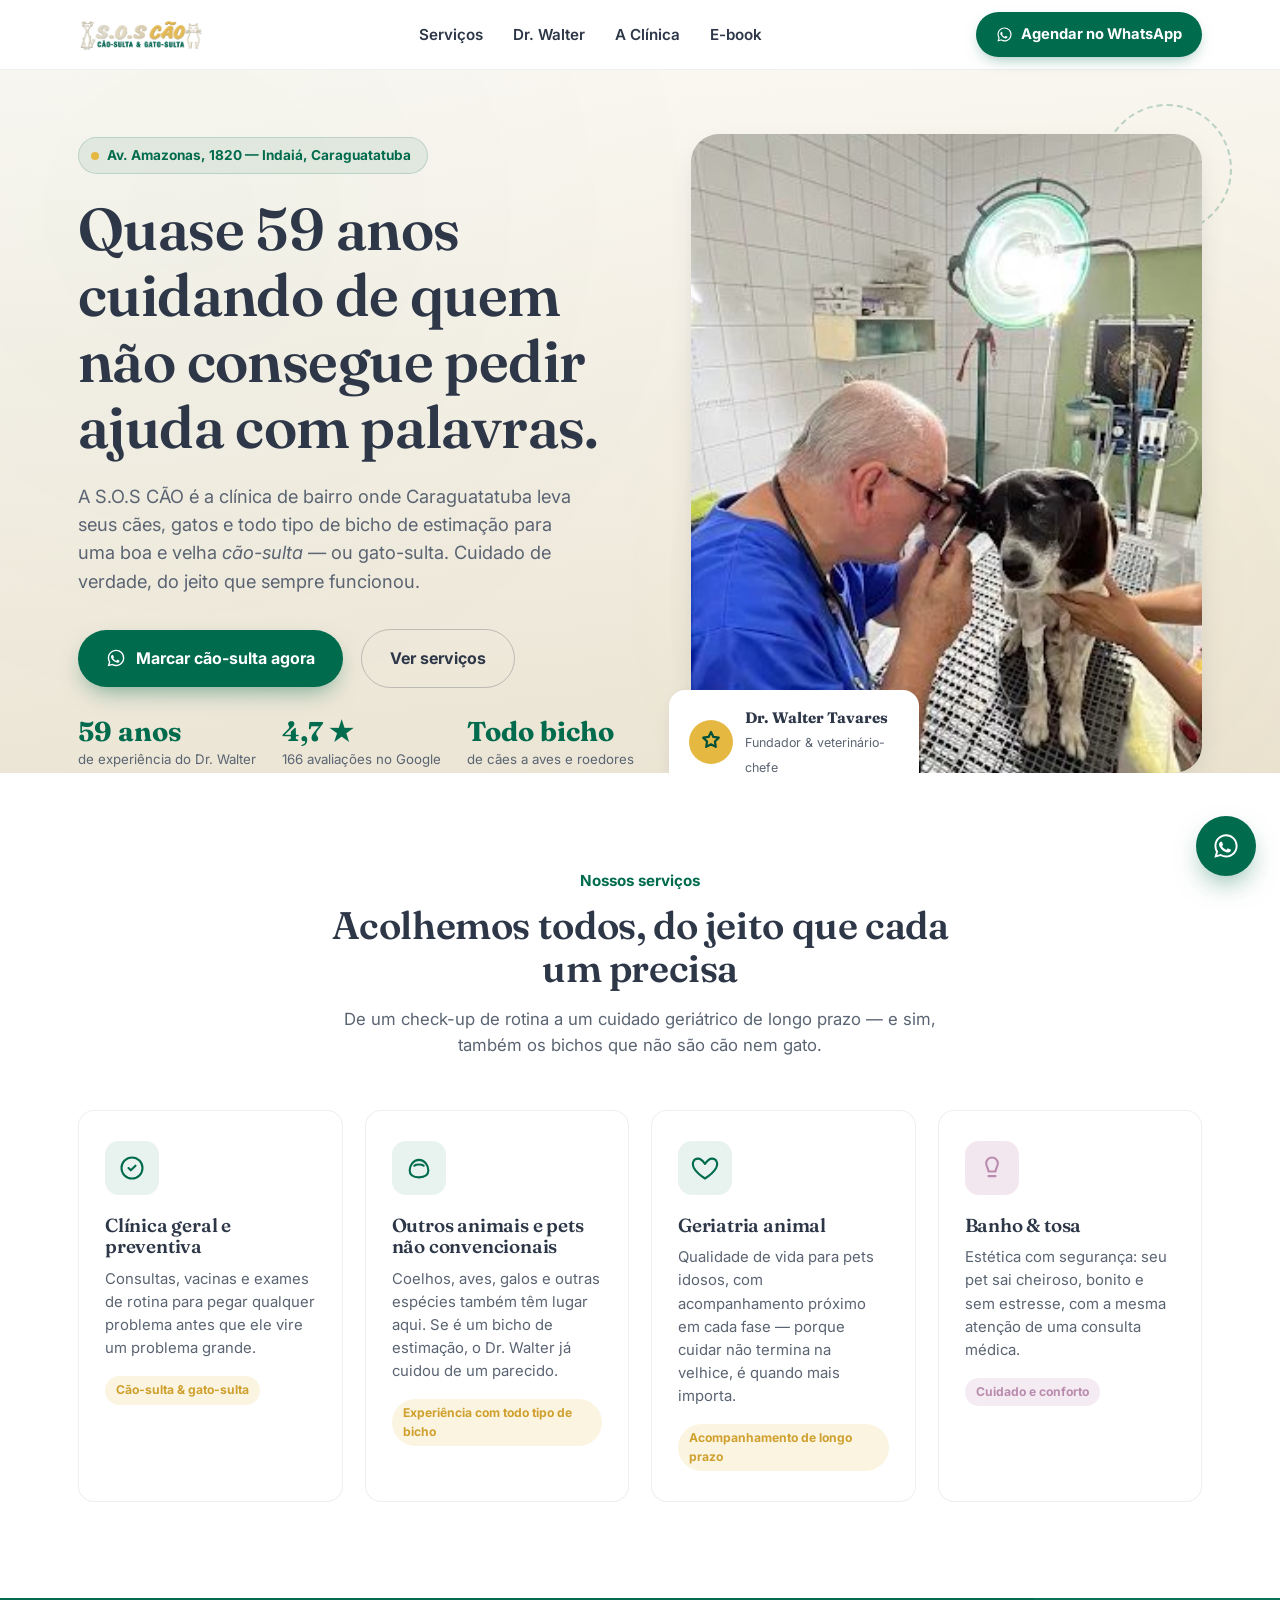
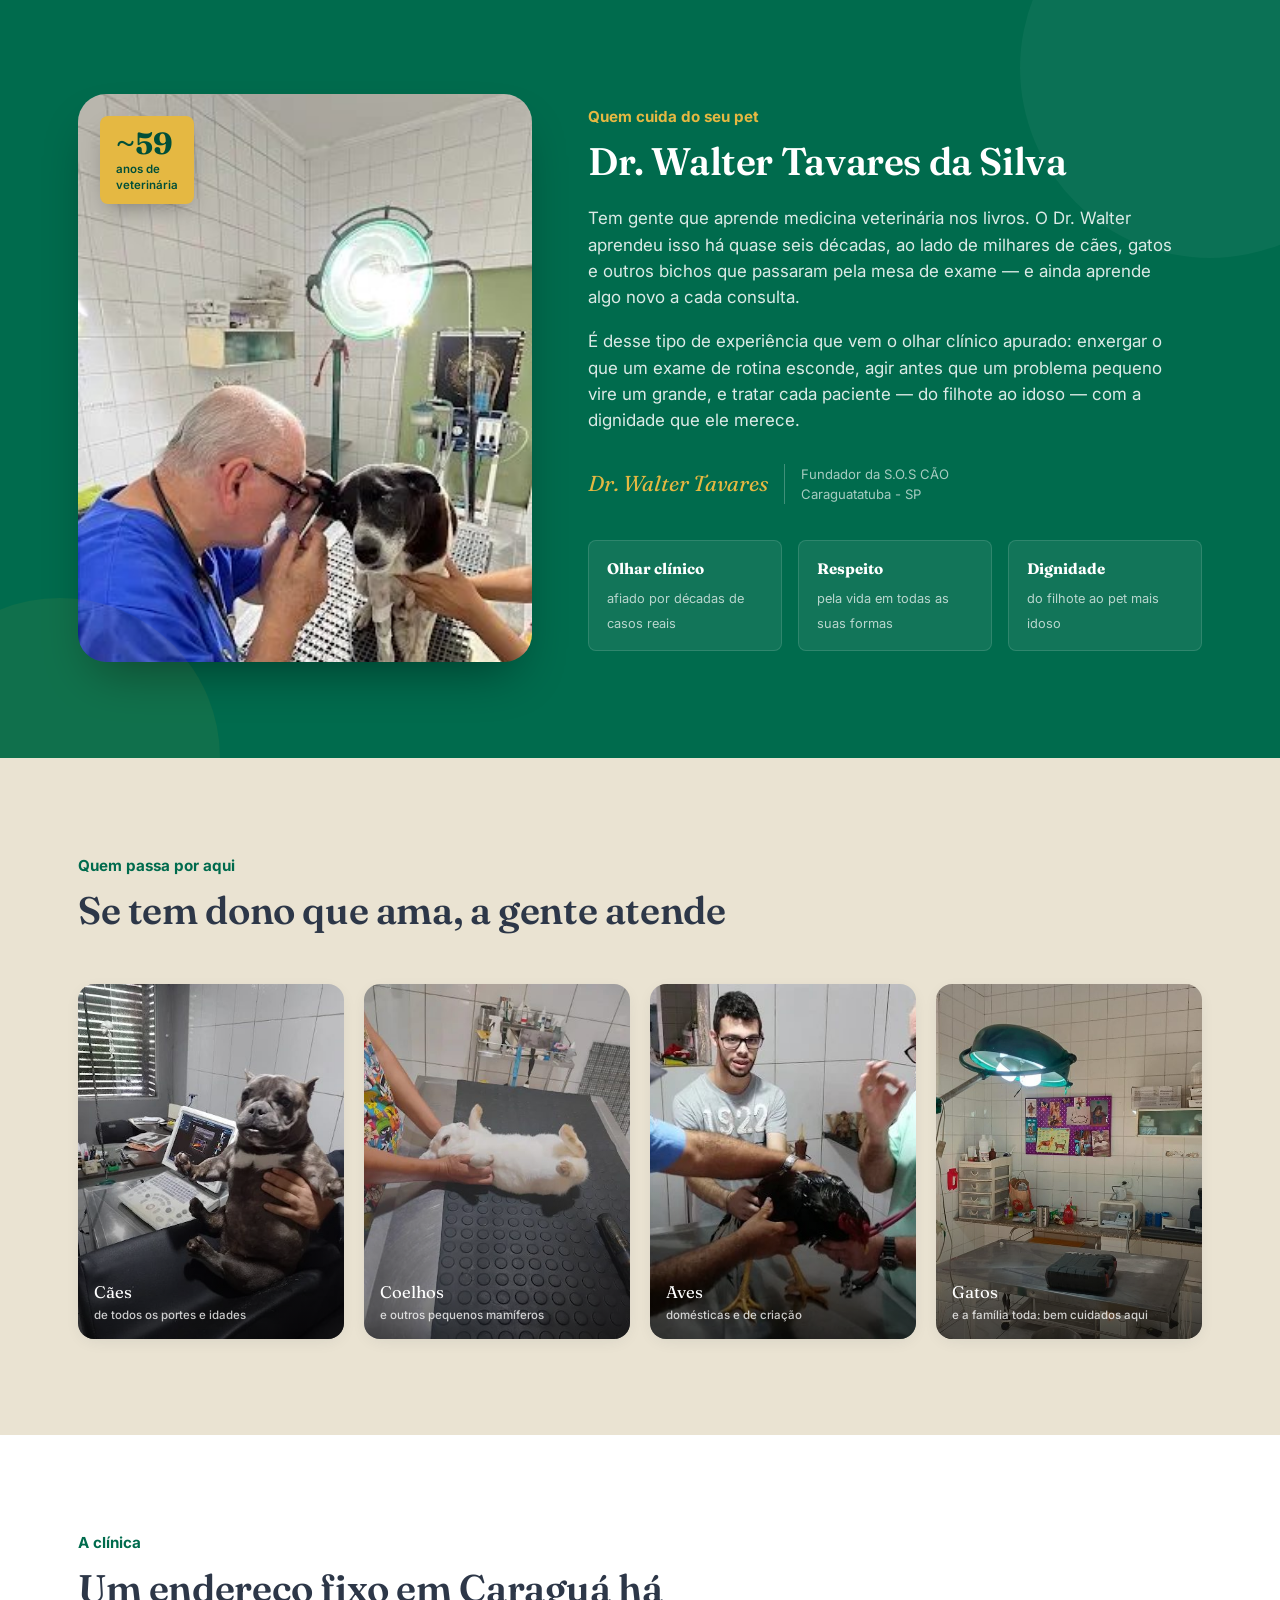
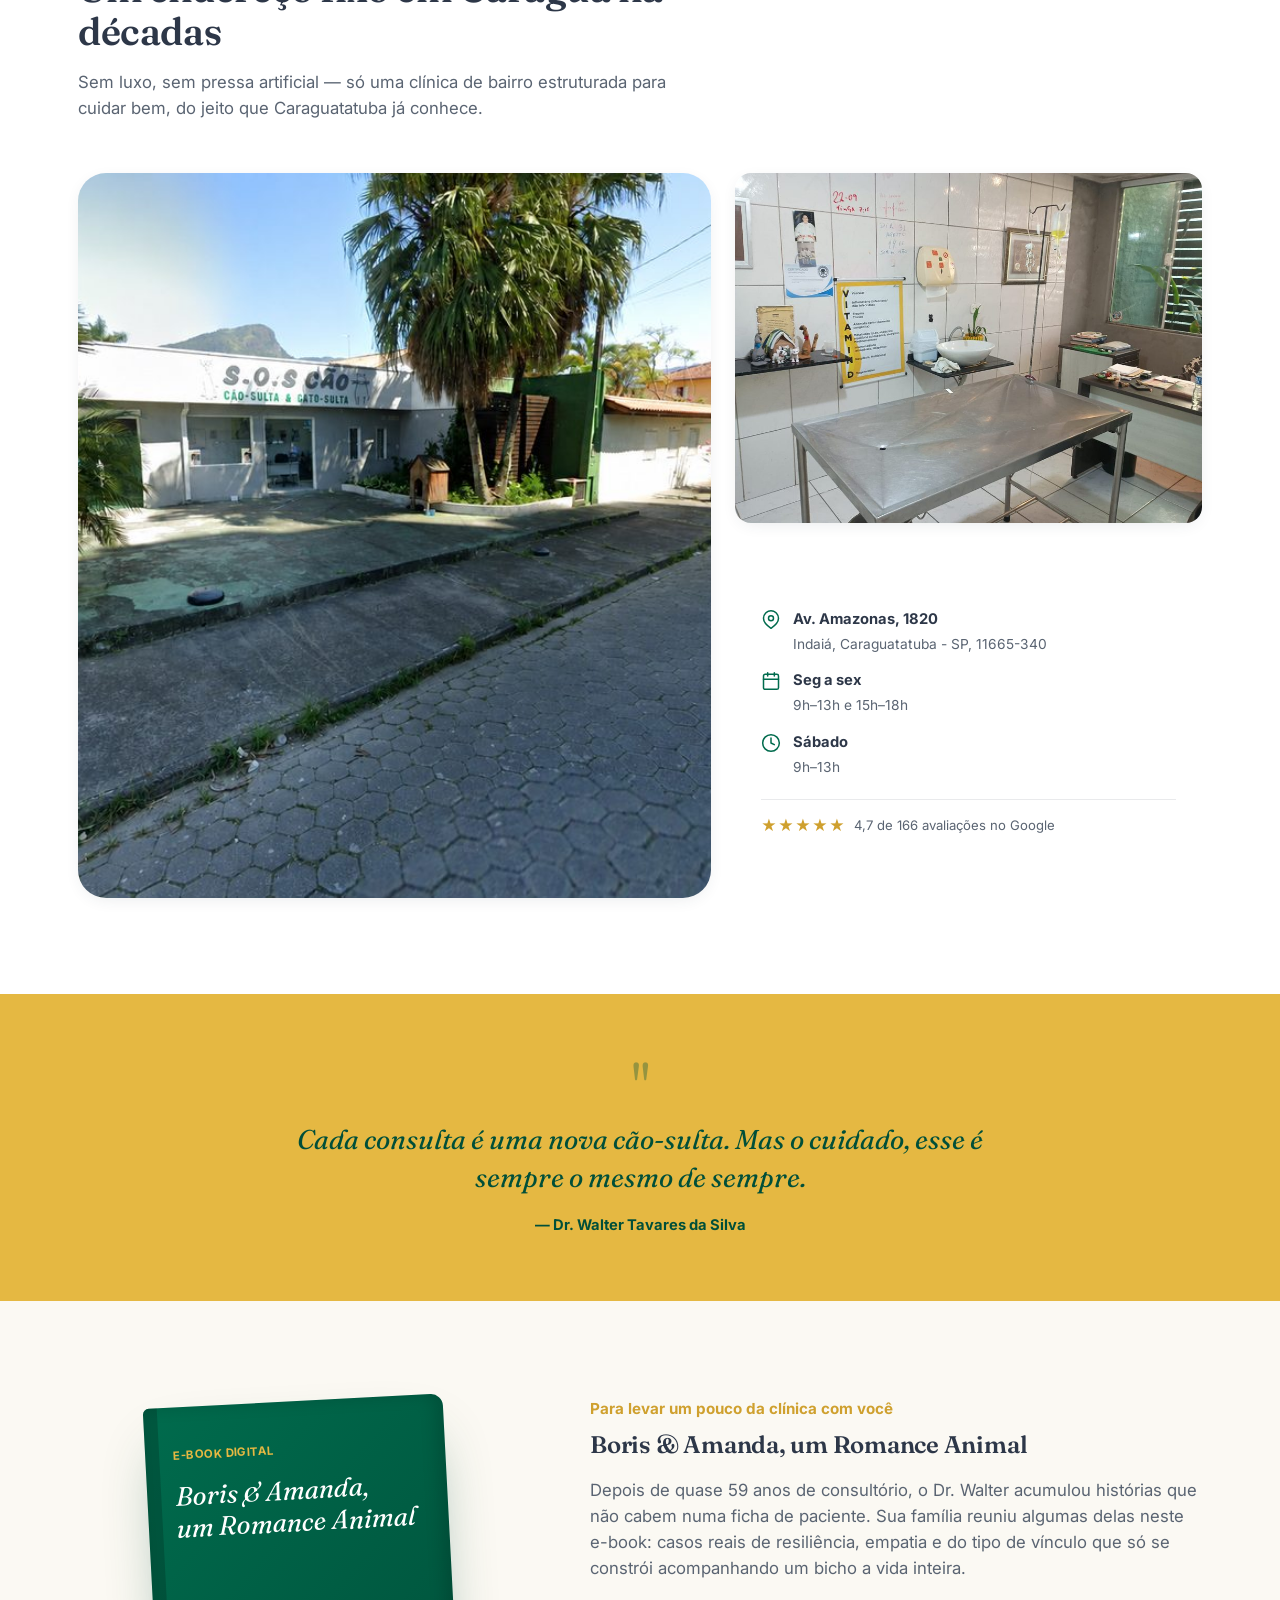
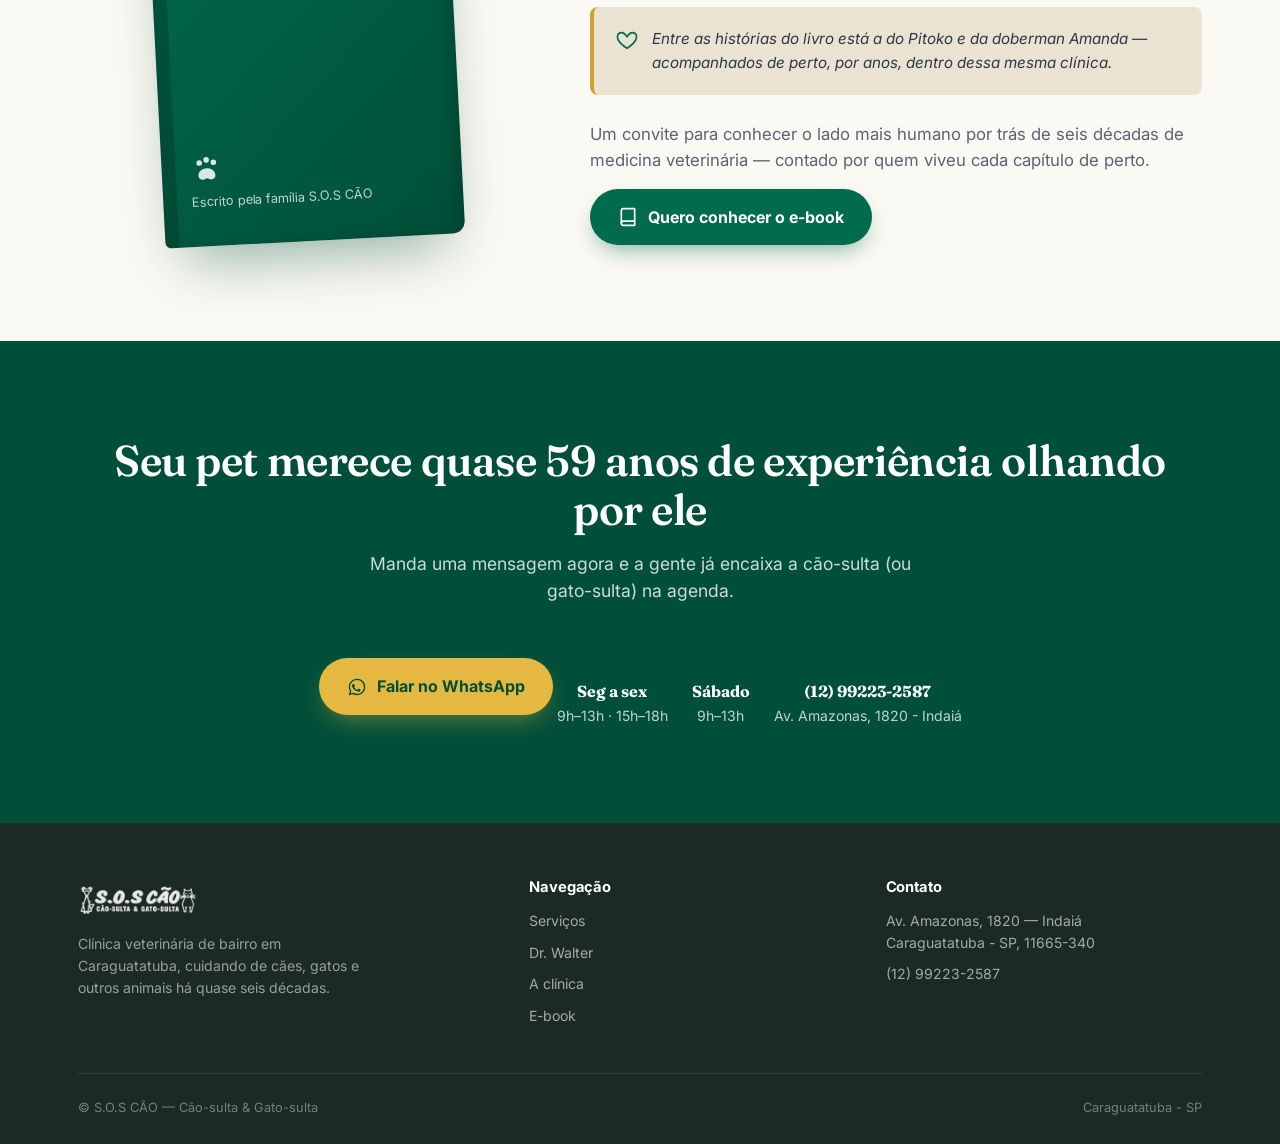
==== S.O.S CÃO - Site.html @ f7322afd "feat: site SOS Cão Caraguá completo com depoimentos do Google, informações reais, fotos HD e transiç" ====
<!DOCTYPE html>
<html lang="pt-BR">
<head>
<meta charset="UTF-8">
<meta name="viewport" content="width=device-width, initial-scale=1.0">
<title>S.O.S CÃO — Cão-sulta &amp; Gato-sulta | Caraguatatuba</title>
<meta name="description" content="Clínica veterinária em Caraguatatuba com quase 59 anos de experiência do Dr. Walter Tavares da Silva. Cães, gatos e outros animais. Agende pelo WhatsApp.">
<link rel="preconnect" href="https://fonts.googleapis.com">
<link rel="preconnect" href="https://fonts.gstatic.com" crossorigin>
<link href="https://fonts.googleapis.com/css2?family=Fraunces:ital,opsz,wght@0,9..144,400;0,9..144,500;0,9..144,600;0,9..144,700;0,9..144,900;1,9..144,500;1,9..144,600&family=Inter:wght@400;500;600;700;800&display=swap" rel="stylesheet">
<style>
/* ============ TOKENS ============ */
:root {
  --color-primary: #006B4D;
  --color-primary-dark: #004F39;
  --color-primary-light: #0C7F5C;
  --color-secondary: #E5B842;
  --color-secondary-dark: #CFA02E;
  --color-text-main: #2D3748;
  --color-text-soft: #5A6472;
  --color-bg-white: #FFFFFF;
  --color-bg-beige: #EAE3D2;
  --color-bg-beige-dim: #E1D8C2;
  --color-accent-pink: #D9B8D1;
  --color-accent-pink-dark: #B98CAE;
  --border-radius-sm: 4px;
  --border-radius-md: 8px;
  --border-radius-lg: 16px;
  --border-radius-xl: 28px;
  --font-display: "Fraunces", Georgia, serif;
  --font-body: "Inter", -apple-system, sans-serif;
  --shadow-soft: 0 12px 32px -12px rgba(45, 55, 72, 0.22);
  --shadow-card: 0 4px 18px -6px rgba(45, 55, 72, 0.14);
}

* { margin: 0; padding: 0; box-sizing: border-box; }

html { scroll-behavior: smooth; }

body {
  font-family: var(--font-body);
  color: var(--color-text-main);
  background: var(--color-bg-white);
  line-height: 1.55;
  -webkit-font-smoothing: antialiased;
  overflow-x: hidden;
}

img { max-width: 100%; display: block; }

a { color: inherit; text-decoration: none; }

.container {
  max-width: 1180px;
  margin: 0 auto;
  padding: 0 28px;
}

h1, h2, h3, h4 {
  font-family: var(--font-display);
  color: var(--color-text-main);
  font-weight: 600;
  letter-spacing: -0.01em;
  line-height: 1.12;
}

p { max-width: 62ch; }

::selection { background: var(--color-secondary); color: var(--color-primary-dark); }

:focus-visible {
  outline: 3px solid var(--color-secondary-dark);
  outline-offset: 3px;
  border-radius: 4px;
}

@media (prefers-reduced-motion: reduce) {
  * { animation: none !important; transition: none !important; scroll-behavior: auto !important; }
}

/* ============ PAW DIVIDER (textura orgânica reutilizável) ============ */
.paw-rule {
  display: flex;
  align-items: center;
  gap: 14px;
}
.paw-rule::before, .paw-rule::after {
  content: "";
  flex: 1;
  height: 1px;
  background: currentColor;
  opacity: 0.28;
}

/* ============ HEADER ============ */
.site-header {
  position: sticky;
  top: 0;
  z-index: 100;
  background: rgba(255, 255, 255, 0.92);
  backdrop-filter: blur(10px);
  border-bottom: 1px solid rgba(45, 55, 72, 0.08);
  transition: box-shadow 0.3s ease;
}
.site-header.scrolled { box-shadow: 0 4px 20px -8px rgba(45,55,72,0.15); }

.header-inner {
  display: flex;
  align-items: center;
  justify-content: space-between;
  padding: 12px 28px;
  max-width: 1180px;
  margin: 0 auto;
  gap: 20px;
}

.header-logo {
  display: flex;
  align-items: center;
  gap: 10px;
  flex-shrink: 0;
}
.header-logo img { height: 42px; width: auto; }

.header-nav {
  display: flex;
  gap: 30px;
  align-items: center;
}
.header-nav a {
  font-size: 0.95rem;
  font-weight: 600;
  color: var(--color-text-main);
  position: relative;
  padding: 4px 0;
}
.header-nav a::after {
  content: "";
  position: absolute;
  left: 0; right: 0; bottom: -2px;
  height: 2px;
  background: var(--color-secondary);
  transform: scaleX(0);
  transform-origin: left;
  transition: transform 0.25s ease;
}
.header-nav a:hover::after { transform: scaleX(1); }

.header-cta {
  display: inline-flex;
  align-items: center;
  gap: 8px;
  background: var(--color-primary);
  color: #fff;
  font-weight: 700;
  font-size: 0.92rem;
  padding: 11px 20px;
  border-radius: 999px;
  white-space: nowrap;
  transition: background 0.2s ease, transform 0.2s ease;
  box-shadow: 0 6px 16px -6px rgba(0, 107, 77, 0.5);
}
.header-cta:hover { background: var(--color-primary-dark); transform: translateY(-1px); }
.header-cta svg { width: 17px; height: 17px; flex-shrink: 0; }

.nav-toggle {
  display: none;
  background: none;
  border: none;
  cursor: pointer;
  padding: 8px;
}
.nav-toggle svg { width: 26px; height: 26px; }

.header-cta-mobile {
  display: none;
  align-items: center;
  justify-content: center;
  background: var(--color-primary);
  color: #fff;
  width: 44px;
  height: 44px;
  border-radius: 50%;
  flex-shrink: 0;
  box-shadow: 0 6px 16px -6px rgba(0, 107, 77, 0.5);
}
.header-cta-mobile svg { width: 22px; height: 22px; }

/* ============ HERO ============ */
.hero {
  position: relative;
  background: linear-gradient(175deg, #FBF9F3 0%, var(--color-bg-beige) 100%);
  overflow: hidden;
  padding: 64px 0 0;
}

.hero-texture {
  position: absolute;
  inset: 0;
  opacity: 0.5;
  pointer-events: none;
  background-image: radial-gradient(circle at 15% 20%, rgba(0,107,77,0.05) 0, transparent 45%),
                     radial-gradient(circle at 85% 75%, rgba(229,184,66,0.10) 0, transparent 40%);
}

.hero-inner {
  position: relative;
  max-width: 1180px;
  margin: 0 auto;
  padding: 0 28px;
  display: grid;
  grid-template-columns: 1.05fr 0.95fr;
  gap: 48px;
  align-items: center;
}

.hero-eyebrow {
  display: inline-flex;
  align-items: center;
  gap: 8px;
  background: rgba(0, 107, 77, 0.08);
  color: var(--color-primary);
  border: 1px solid rgba(0, 107, 77, 0.18);
  padding: 7px 16px 7px 12px;
  border-radius: 999px;
  font-size: 0.85rem;
  font-weight: 700;
  margin-bottom: 22px;
  opacity: 0;
  animation: riseIn 0.7s 0.1s ease-out forwards;
}
.hero-eyebrow .dot { width: 8px; height: 8px; border-radius: 50%; background: var(--color-secondary); flex-shrink: 0; }

.hero h1 {
  font-size: clamp(2.5rem, 4.6vw, 3.7rem);
  margin-bottom: 22px;
  opacity: 0;
  animation: riseIn 0.75s 0.22s ease-out forwards;
}
.hero h1 em {
  font-style: italic;
  color: var(--color-primary);
}
.hero h1 .amarelo { color: var(--color-secondary-dark); font-style: italic; }

.hero-lede {
  font-size: 1.14rem;
  color: var(--color-text-soft);
  margin-bottom: 34px;
  max-width: 46ch;
  opacity: 0;
  animation: riseIn 0.75s 0.34s ease-out forwards;
}

.hero-actions {
  display: flex;
  align-items: center;
  gap: 18px;
  flex-wrap: wrap;
  opacity: 0;
  animation: riseIn 0.75s 0.46s ease-out forwards;
}

.btn {
  display: inline-flex;
  align-items: center;
  gap: 10px;
  font-family: var(--font-body);
  font-weight: 700;
  font-size: 1rem;
  padding: 16px 28px;
  border-radius: 999px;
  cursor: pointer;
  border: none;
  transition: transform 0.2s ease, box-shadow 0.2s ease, background 0.2s ease;
}
.btn svg { width: 20px; height: 20px; flex-shrink: 0; }
.btn-primary {
  background: var(--color-primary);
  color: #fff;
  box-shadow: 0 10px 24px -8px rgba(0, 107, 77, 0.55);
}
.btn-primary:hover { background: var(--color-primary-dark); transform: translateY(-2px); box-shadow: 0 14px 28px -8px rgba(0, 107, 77, 0.6); }
.btn-ghost {
  background: transparent;
  color: var(--color-text-main);
  border: 1.5px solid rgba(45,55,72,0.25);
}
.btn-ghost:hover { border-color: var(--color-text-main); background: rgba(45,55,72,0.04); }

.hero-trust-line {
  margin-top: 30px;
  display: flex;
  gap: 26px;
  flex-wrap: wrap;
  opacity: 0;
  animation: riseIn 0.75s 0.58s ease-out forwards;
}
.trust-item { display: flex; flex-direction: column; }
.trust-item strong {
  font-family: var(--font-display);
  font-size: 1.7rem;
  color: var(--color-primary);
  line-height: 1;
}
.trust-item span { font-size: 0.83rem; color: var(--color-text-soft); margin-top: 4px; }

@keyframes riseIn {
  from { opacity: 0; transform: translateY(16px); }
  to { opacity: 1; transform: translateY(0); }
}

.hero-media {
  position: relative;
  opacity: 0;
  animation: riseIn 0.9s 0.3s ease-out forwards;
}
.hero-media-frame {
  position: relative;
  border-radius: var(--border-radius-xl);
  overflow: hidden;
  box-shadow: var(--shadow-soft);
  aspect-ratio: 4 / 5;
}
.hero-media-frame img {
  width: 100%;
  height: 100%;
  object-fit: cover;
}
.hero-badge {
  position: absolute;
  bottom: -22px;
  left: -22px;
  background: #fff;
  border-radius: var(--border-radius-lg);
  box-shadow: var(--shadow-card);
  padding: 16px 20px;
  display: flex;
  align-items: center;
  gap: 12px;
  max-width: 250px;
}
.hero-badge .icon {
  width: 44px; height: 44px;
  background: var(--color-secondary);
  border-radius: 50%;
  display: flex; align-items: center; justify-content: center;
  flex-shrink: 0;
}
.hero-badge .icon svg { width: 24px; height: 24px; color: var(--color-primary-dark); }
.hero-badge strong { display: block; font-size: 0.95rem; font-family: var(--font-display); }
.hero-badge span { font-size: 0.78rem; color: var(--color-text-soft); }

.hero-ring {
  position: absolute;
  top: -30px;
  right: -30px;
  width: 130px;
  height: 130px;
  border: 2px dashed rgba(0,107,77,0.25);
  border-radius: 50%;
  z-index: -1;
}

/* ============ SECTION SCAFFOLDING ============ */
section { padding: 96px 0; }
.section-beige { background: var(--color-bg-beige); }

.section-head {
  max-width: 640px;
  margin-bottom: 52px;
}
.section-head.center { margin-left: auto; margin-right: auto; text-align: center; }
.section-kicker {
  color: var(--color-primary);
  font-weight: 700;
  font-size: 0.95rem;
  margin-bottom: 12px;
  display: block;
}
.section-head h2 {
  font-size: clamp(1.9rem, 3vw, 2.5rem);
  margin-bottom: 16px;
}
.section-head p { color: var(--color-text-soft); font-size: 1.05rem; }
.section-head.center p { margin-left: auto; margin-right: auto; }

/* ============ SERVICES ============ */
.services-grid {
  display: grid;
  grid-template-columns: repeat(4, 1fr);
  gap: 22px;
}
.service-card {
  background: #fff;
  border: 1px solid rgba(45,55,72,0.08);
  border-radius: var(--border-radius-lg);
  padding: 30px 26px;
  transition: transform 0.25s ease, box-shadow 0.25s ease, border-color 0.25s ease;
  position: relative;
}
.service-card:hover {
  transform: translateY(-6px);
  box-shadow: var(--shadow-card);
  border-color: transparent;
}
.service-icon {
  width: 54px; height: 54px;
  border-radius: 14px;
  display: flex; align-items: center; justify-content: center;
  margin-bottom: 20px;
  background: rgba(0, 107, 77, 0.09);
}
.service-icon svg { width: 28px; height: 28px; color: var(--color-primary); }
.service-card.pink .service-icon { background: rgba(217, 184, 209, 0.35); }
.service-card.pink .service-icon svg { color: var(--color-accent-pink-dark); }
.service-card h3 {
  font-size: 1.18rem;
  margin-bottom: 10px;
}
.service-card p {
  font-size: 0.93rem;
  color: var(--color-text-soft);
}
.service-tag {
  display: inline-block;
  margin-top: 16px;
  font-size: 0.76rem;
  font-weight: 700;
  color: var(--color-secondary-dark);
  background: rgba(229, 184, 66, 0.16);
  padding: 5px 11px;
  border-radius: 999px;
}
.service-card.pink .service-tag {
  color: var(--color-accent-pink-dark);
  background: rgba(217, 184, 209, 0.28);
}

/* ============ ABOUT DR WALTER ============ */
.about-section {
  background: var(--color-primary);
  color: #fff;
  position: relative;
  overflow: hidden;
}
.about-section::before {
  content: "";
  position: absolute;
  top: -120px; right: -120px;
  width: 380px; height: 380px;
  border-radius: 50%;
  background: rgba(255,255,255,0.045);
}
.about-section::after {
  content: "";
  position: absolute;
  bottom: -160px; left: -100px;
  width: 320px; height: 320px;
  border-radius: 50%;
  background: rgba(229,184,66,0.07);
}
.about-inner {
  position: relative;
  display: grid;
  grid-template-columns: 0.85fr 1.15fr;
  gap: 56px;
  align-items: center;
}
.about-portrait {
  position: relative;
  border-radius: var(--border-radius-xl);
  overflow: hidden;
  aspect-ratio: 4/5;
  box-shadow: 0 24px 50px -18px rgba(0,0,0,0.45);
}
.about-portrait img { width: 100%; height: 100%; object-fit: cover; object-position: 50% 20%; }
.about-years {
  position: absolute;
  top: 22px; left: 22px;
  background: var(--color-secondary);
  color: var(--color-primary-dark);
  border-radius: var(--border-radius-md);
  padding: 12px 16px;
  font-family: var(--font-display);
  line-height: 1;
  box-shadow: 0 10px 22px -8px rgba(0,0,0,0.35);
}
.about-years strong { font-size: 1.9rem; display: block; }
.about-years span { font-size: 0.72rem; font-weight: 600; font-family: var(--font-body); text-transform: none; }

.about-text .section-kicker { color: var(--color-secondary); }
.about-text h2 {
  color: #fff;
  font-size: clamp(1.9rem, 3vw, 2.5rem);
  margin-bottom: 22px;
}
.about-text p {
  color: rgba(255,255,255,0.86);
  font-size: 1.06rem;
  margin-bottom: 18px;
  max-width: 54ch;
}
.about-signature {
  margin-top: 30px;
  display: flex;
  align-items: center;
  gap: 16px;
}
.about-signature .sig-name {
  font-family: var(--font-display);
  font-style: italic;
  font-size: 1.35rem;
  color: var(--color-secondary);
}
.about-signature .sig-role {
  font-size: 0.82rem;
  color: rgba(255,255,255,0.65);
  border-left: 1px solid rgba(255,255,255,0.25);
  padding-left: 16px;
}

.about-values {
  display: grid;
  grid-template-columns: repeat(3, 1fr);
  gap: 16px;
  margin-top: 36px;
}
.about-value {
  background: rgba(255,255,255,0.07);
  border: 1px solid rgba(255,255,255,0.12);
  border-radius: var(--border-radius-md);
  padding: 16px 18px;
}
.about-value strong { display: block; font-size: 0.95rem; margin-bottom: 4px; font-family: var(--font-display); }
.about-value span { font-size: 0.8rem; color: rgba(255,255,255,0.7); }

/* ============ GALLERY / SPECIES STRIP ============ */
.species-section .section-head { max-width: 700px; }
.species-strip {
  display: grid;
  grid-template-columns: repeat(4, 1fr);
  gap: 20px;
}
.species-card {
  border-radius: var(--border-radius-lg);
  overflow: hidden;
  position: relative;
  aspect-ratio: 3/4;
  box-shadow: var(--shadow-card);
}
.species-card img {
  width: 100%; height: 100%; object-fit: cover;
  transition: transform 0.5s ease;
}
.species-card:hover img { transform: scale(1.06); }
.species-card::after {
  content: "";
  position: absolute; inset: 0;
  background: linear-gradient(0deg, rgba(0,0,0,0.62) 0%, rgba(0,0,0,0) 55%);
}
.species-label {
  position: absolute;
  bottom: 14px; left: 16px; right: 16px;
  color: #fff;
  font-family: var(--font-display);
  font-size: 1.05rem;
  z-index: 1;
}
.species-label span {
  display: block;
  font-family: var(--font-body);
  font-size: 0.72rem;
  color: rgba(255,255,255,0.78);
  font-weight: 500;
  margin-top: 2px;
}

/* ============ CLINIC / FACILITIES ============ */
.facility-section {
  background: var(--color-bg-beige);
}
.facility-grid {
  display: grid;
  grid-template-columns: 1.15fr 0.85fr;
  gap: 24px;
}
.facility-main {
  border-radius: var(--border-radius-xl);
  overflow: hidden;
  box-shadow: var(--shadow-card);
}
.facility-main img { width: 100%; height: 100%; object-fit: cover; display: block; min-height: 320px; }
.facility-side {
  display: grid;
  grid-template-rows: 1fr 1fr;
  gap: 24px;
}
.facility-side-item {
  border-radius: var(--border-radius-lg);
  overflow: hidden;
  box-shadow: var(--shadow-card);
  position: relative;
}
.facility-side-item img { width: 100%; height: 100%; object-fit: cover; min-height: 150px; }
.facility-address {
  background: #fff;
  border-radius: var(--border-radius-lg);
  padding: 26px;
  display: flex;
  flex-direction: column;
  justify-content: center;
  gap: 14px;
}
.facility-address .addr-row { display: flex; gap: 12px; align-items: flex-start; }
.facility-address svg { width: 20px; height: 20px; color: var(--color-primary); flex-shrink: 0; margin-top: 2px; }
.facility-address strong { display: block; font-size: 0.92rem; }
.facility-address span { font-size: 0.86rem; color: var(--color-text-soft); }
.facility-rating {
  display: flex;
  align-items: center;
  gap: 8px;
  margin-top: 6px;
  padding-top: 14px;
  border-top: 1px solid rgba(45,55,72,0.1);
}
.facility-rating .stars { color: var(--color-secondary-dark); font-size: 0.95rem; letter-spacing: 1px; }
.facility-rating span { font-size: 0.82rem; color: var(--color-text-soft); }

/* ============ TESTIMONIAL / QUOTE STRIP ============ */
.quote-strip {
  background: var(--color-secondary);
  padding: 64px 0;
}
.quote-inner {
  max-width: 780px;
  margin: 0 auto;
  padding: 0 28px;
  text-align: center;
}
.quote-inner .quote-mark {
  font-family: var(--font-display);
  font-size: 3.5rem;
  color: rgba(0,79,57,0.35);
  line-height: 1;
  margin-bottom: 6px;
}
.quote-inner p {
  font-family: var(--font-display);
  font-size: clamp(1.3rem, 2.2vw, 1.7rem);
  color: var(--color-primary-dark);
  font-style: italic;
  line-height: 1.4;
  max-width: none;
  margin: 0 auto 18px;
}
.quote-inner .quote-author {
  font-family: var(--font-body);
  font-weight: 700;
  font-size: 0.92rem;
  color: var(--color-primary-dark);
}

/* ============ EBOOK SECTION ============ */
.ebook-section {
  background: #FBF9F3;
  position: relative;
  overflow: hidden;
}
.ebook-inner {
  display: grid;
  grid-template-columns: 0.85fr 1.15fr;
  gap: 60px;
  align-items: center;
}
.ebook-cover {
  position: relative;
  display: flex;
  justify-content: center;
}
.book-mockup {
  width: 100%;
  max-width: 300px;
  aspect-ratio: 3/4.4;
  border-radius: 6px 12px 12px 6px;
  background: linear-gradient(135deg, var(--color-primary) 0%, var(--color-primary-dark) 100%);
  box-shadow: 0 30px 60px -20px rgba(0,79,57,0.45), inset -8px 0 16px rgba(0,0,0,0.15);
  position: relative;
  display: flex;
  flex-direction: column;
  justify-content: space-between;
  padding: 34px 28px;
  color: #fff;
  transform: rotate(-3deg);
  transition: transform 0.4s ease;
}
.book-mockup:hover { transform: rotate(0deg); }
.book-mockup::before {
  content: "";
  position: absolute;
  left: 0; top: 0; bottom: 0;
  width: 14px;
  background: rgba(0,0,0,0.18);
  border-radius: 6px 0 0 6px;
}
.book-mockup .book-eyebrow {
  font-size: 0.72rem;
  letter-spacing: 0.04em;
  color: var(--color-secondary);
  font-weight: 700;
}
.book-mockup .book-title {
  font-family: var(--font-display);
  font-style: italic;
  font-size: 1.65rem;
  line-height: 1.22;
  margin: 14px 0;
}
.book-mockup .book-sub {
  font-size: 0.8rem;
  color: rgba(255,255,255,0.75);
}
.book-mockup .paw-icon { width: 34px; height: 34px; opacity: 0.85; }

.ebook-text .section-kicker { color: var(--color-secondary-dark); }
.ebook-text h2 { margin-bottom: 18px; }
.ebook-text p { color: var(--color-text-soft); font-size: 1.05rem; margin-bottom: 16px; }
.ebook-story {
  display: flex;
  gap: 14px;
  margin: 26px 0;
  padding: 20px 22px;
  background: var(--color-bg-beige);
  border-radius: var(--border-radius-md);
  border-left: 4px solid var(--color-secondary-dark);
}
.ebook-story svg { width: 22px; height: 22px; color: var(--color-primary); flex-shrink: 0; margin-top: 2px; }
.ebook-story p { margin: 0; font-size: 0.95rem; font-style: italic; color: var(--color-text-main); }
.ebook-price-row {
  display: flex;
  align-items: center;
  gap: 22px;
  margin-top: 8px;
  flex-wrap: wrap;
}
.ebook-price {
  font-family: var(--font-display);
  font-size: 2.1rem;
  color: var(--color-primary);
}
.ebook-price span { font-size: 0.95rem; color: var(--color-text-soft); font-family: var(--font-body); }

/* ============ FINAL CTA ============ */
.final-cta {
  background: var(--color-primary-dark);
  color: #fff;
  text-align: center;
}
.final-cta h2 { color: #fff; font-size: clamp(1.9rem, 3.4vw, 2.7rem); margin-bottom: 16px; }
.final-cta p { color: rgba(255,255,255,0.8); font-size: 1.1rem; margin: 0 auto 34px; max-width: 52ch; }
.final-cta .btn-primary { background: var(--color-secondary); color: var(--color-primary-dark); box-shadow: 0 10px 24px -8px rgba(229,184,66,0.5); }
.final-cta .btn-primary:hover { background: var(--color-secondary-dark); }
.final-cta-schedule {
  display: inline-flex;
  gap: 24px;
  margin-top: 40px;
  flex-wrap: wrap;
  justify-content: center;
  font-size: 0.88rem;
  color: rgba(255,255,255,0.75);
}
.final-cta-schedule strong { color: #fff; display: block; font-family: var(--font-display); font-size: 1rem; margin-bottom: 2px; }

/* ============ FOOTER ============ */
footer {
  background: #1B2A24;
  color: rgba(255,255,255,0.65);
  padding: 56px 0 26px;
}
.footer-inner {
  display: grid;
  grid-template-columns: 1.3fr 1fr 1fr;
  gap: 40px;
  padding-bottom: 36px;
  border-bottom: 1px solid rgba(255,255,255,0.1);
}
.footer-brand img { height: 40px; margin-bottom: 14px; filter: brightness(0) invert(1) opacity(0.9); }
.footer-brand p { font-size: 0.88rem; max-width: 32ch; color: rgba(255,255,255,0.55); }
.footer-col h4 { color: #fff; font-size: 0.92rem; font-family: var(--font-body); font-weight: 700; margin-bottom: 14px; }
.footer-col a, .footer-col p { display: block; font-size: 0.88rem; color: rgba(255,255,255,0.6); margin-bottom: 10px; }
.footer-col a:hover { color: var(--color-secondary); }
.footer-bottom {
  padding-top: 24px;
  display: flex;
  justify-content: space-between;
  font-size: 0.8rem;
  color: rgba(255,255,255,0.4);
  flex-wrap: wrap;
  gap: 10px;
}

/* ============ FLOATING WHATSAPP ============ */
.float-whatsapp {
  position: fixed;
  bottom: 24px;
  right: 24px;
  z-index: 200;
  background: var(--color-primary);
  color: #fff;
  width: 60px;
  height: 60px;
  border-radius: 50%;
  display: flex;
  align-items: center;
  justify-content: center;
  box-shadow: 0 12px 28px -8px rgba(0,107,77,0.55);
  transition: transform 0.2s ease;
}
.float-whatsapp:hover { transform: scale(1.08); }
.float-whatsapp svg { width: 28px; height: 28px; }

/* ============ RESPONSIVE ============ */
@media (max-width: 980px) {
  .header-nav { display: none; }
  .header-cta { display: none; }
  .header-cta-mobile { display: flex; }
  .hero-inner { grid-template-columns: 1fr; }
  .hero-media { order: -1; max-width: 420px; margin: 0 auto; }
  .services-grid { grid-template-columns: repeat(2, 1fr); }
  .about-inner { grid-template-columns: 1fr; }
  .about-portrait { max-width: 380px; margin: 0 auto; }
  .about-values { grid-template-columns: 1fr; }
  .species-strip { grid-template-columns: repeat(2, 1fr); }
  .facility-grid { grid-template-columns: 1fr; }
  .facility-side { grid-template-rows: none; grid-template-columns: 1fr 1fr; }
  .ebook-inner { grid-template-columns: 1fr; }
  .ebook-cover { order: -1; }
  .footer-inner { grid-template-columns: 1fr 1fr; }
}
@media (max-width: 600px) {
  section { padding: 64px 0; }
  .hero { padding-top: 40px; }
  .hero-actions { flex-direction: column; align-items: stretch; }
  .btn { justify-content: center; }
  .services-grid { grid-template-columns: 1fr; }
  .species-strip { grid-template-columns: 1fr 1fr; }
  .hero-trust-line { gap: 20px; }
  .footer-inner { grid-template-columns: 1fr; }
  .facility-side { grid-template-columns: 1fr; }
  .hero-badge { position: static; margin-top: -30px; margin-left: 16px; margin-right: 16px; }
  .about-signature { flex-direction: column; align-items: flex-start; gap: 6px; }
  .about-signature .sig-role { border-left: none; padding-left: 0; }
  .float-whatsapp { display: none; }
}
</style>
</head>
<body>

<!-- ============ HEADER ============ -->
<header class="site-header" id="header">
  <div class="header-inner">
    <a href="#topo" class="header-logo">
      <img src="[data-uri]" alt="S.O.S CÃO — Cão-sulta &amp; Gato-sulta">
    </a>
    <nav class="header-nav">
      <a href="#servicos">Serviços</a>
      <a href="#dr-walter">Dr. Walter</a>
      <a href="#clinica">A Clínica</a>
      <a href="#ebook">E-book</a>
    </nav>
    <a class="header-cta" href="https://wa.me/5512992232587?text=Ol%C3%A1!%20Gostaria%20de%20agendar%20uma%20consulta%20na%20S.O.S%20C%C3%83O." target="_blank" rel="noopener">
      <svg viewBox="0 0 24 24" fill="currentColor"><path d="M12.04 2C6.58 2 2.13 6.45 2.13 11.91c0 1.75.46 3.48 1.32 4.99L2.05 22l5.25-1.38a9.85 9.85 0 004.74 1.21h.01c5.46 0 9.91-4.45 9.91-9.91 0-2.65-1.03-5.14-2.9-7.01A9.86 9.86 0 0012.04 2m0 1.67a8.2 8.2 0 018.24 8.24c0 4.55-3.7 8.25-8.25 8.25a8.2 8.2 0 01-4.19-1.15l-.3-.18-3.12.82.83-3.04-.2-.31a8.18 8.18 0 01-1.26-4.39c0-4.55 3.7-8.24 8.25-8.24m-4.53 4.73c-.16 0-.42.06-.64.31s-.85.83-.85 2.02.87 2.34.99 2.5 1.71 2.72 4.26 3.7c2.11.82 2.54.66 3 .62.46-.05 1.49-.61 1.7-1.19.21-.59.21-1.09.15-1.19-.06-.11-.22-.17-.46-.29s-1.49-.74-1.72-.82c-.23-.08-.4-.12-.56.12-.16.24-.64.82-.79.99-.14.16-.29.18-.53.06-.24-.12-1.03-.38-1.96-1.21-.72-.65-1.21-1.44-1.35-1.68-.14-.24-.01-.37.11-.49.11-.11.24-.28.36-.43.11-.14.15-.25.23-.4.08-.16.04-.31-.02-.43-.06-.12-.56-1.37-.78-1.87-.2-.49-.41-.42-.56-.43-.14 0-.31-.01-.47-.01"/></svg>
      Agendar no WhatsApp
    </a>
    <a class="header-cta-mobile" href="https://wa.me/5512992232587?text=Ol%C3%A1!%20Gostaria%20de%20agendar%20uma%20consulta%20na%20S.O.S%20C%C3%83O." target="_blank" rel="noopener" aria-label="Agendar no WhatsApp">
      <svg viewBox="0 0 24 24" fill="currentColor"><path d="M12.04 2C6.58 2 2.13 6.45 2.13 11.91c0 1.75.46 3.48 1.32 4.99L2.05 22l5.25-1.38a9.85 9.85 0 004.74 1.21h.01c5.46 0 9.91-4.45 9.91-9.91 0-2.65-1.03-5.14-2.9-7.01A9.86 9.86 0 0012.04 2m0 1.67a8.2 8.2 0 018.24 8.24c0 4.55-3.7 8.25-8.25 8.25a8.2 8.2 0 01-4.19-1.15l-.3-.18-3.12.82.83-3.04-.2-.31a8.18 8.18 0 01-1.26-4.39c0-4.55 3.7-8.24 8.25-8.24m-4.53 4.73c-.16 0-.42.06-.64.31s-.85.83-.85 2.02.87 2.34.99 2.5 1.71 2.72 4.26 3.7c2.11.82 2.54.66 3 .62.46-.05 1.49-.61 1.7-1.19.21-.59.21-1.09.15-1.19-.06-.11-.22-.17-.46-.29s-1.49-.74-1.72-.82c-.23-.08-.4-.12-.56.12-.16.24-.64.82-.79.99-.14.16-.29.18-.53.06-.24-.12-1.03-.38-1.96-1.21-.72-.65-1.21-1.44-1.35-1.68-.14-.24-.01-.37.11-.49.11-.11.24-.28.36-.43.11-.14.15-.25.23-.4.08-.16.04-.31-.02-.43-.06-.12-.56-1.37-.78-1.87-.2-.49-.41-.42-.56-.43-.14 0-.31-.01-.47-.01"/></svg>
    </a>
  </div>
</header>

<!-- ============ HERO ============ -->
<section class="hero" id="topo">
  <div class="hero-texture"></div>
  <div class="hero-inner">
    <div class="hero-content">
      <span class="hero-eyebrow"><span class="dot"></span> Av. Amazonas, 1820 — Indaiá, Caraguatatuba</span>
      <h1>Quase 59 anos cuidando de quem não consegue pedir ajuda com palavras.</h1>
      <p class="hero-lede">A S.O.S CÃO é a clínica de bairro onde Caraguatatuba leva seus cães, gatos e todo tipo de bicho de estimação para uma boa e velha <em>cão-sulta</em> — ou <span class="amarelo">gato-sulta</span>. Cuidado de verdade, do jeito que sempre funcionou.</p>
      <div class="hero-actions">
        <a href="https://wa.me/5512992232587?text=Ol%C3%A1!%20Gostaria%20de%20agendar%20uma%20consulta%20na%20S.O.S%20C%C3%83O." target="_blank" rel="noopener" class="btn btn-primary">
          <svg viewBox="0 0 24 24" fill="currentColor"><path d="M12.04 2C6.58 2 2.13 6.45 2.13 11.91c0 1.75.46 3.48 1.32 4.99L2.05 22l5.25-1.38a9.85 9.85 0 004.74 1.21h.01c5.46 0 9.91-4.45 9.91-9.91 0-2.65-1.03-5.14-2.9-7.01A9.86 9.86 0 0012.04 2m0 1.67a8.2 8.2 0 018.24 8.24c0 4.55-3.7 8.25-8.25 8.25a8.2 8.2 0 01-4.19-1.15l-.3-.18-3.12.82.83-3.04-.2-.31a8.18 8.18 0 01-1.26-4.39c0-4.55 3.7-8.24 8.25-8.24m-4.53 4.73c-.16 0-.42.06-.64.31s-.85.83-.85 2.02.87 2.34.99 2.5 1.71 2.72 4.26 3.7c2.11.82 2.54.66 3 .62.46-.05 1.49-.61 1.7-1.19.21-.59.21-1.09.15-1.19-.06-.11-.22-.17-.46-.29s-1.49-.74-1.72-.82c-.23-.08-.4-.12-.56.12-.16.24-.64.82-.79.99-.14.16-.29.18-.53.06-.24-.12-1.03-.38-1.96-1.21-.72-.65-1.21-1.44-1.35-1.68-.14-.24-.01-.37.11-.49.11-.11.24-.28.36-.43.11-.14.15-.25.23-.4.08-.16.04-.31-.02-.43-.06-.12-.56-1.37-.78-1.87-.2-.49-.41-.42-.56-.43-.14 0-.31-.01-.47-.01"/></svg>
          Marcar cão-sulta agora
        </a>
        <a href="#servicos" class="btn btn-ghost">Ver serviços</a>
      </div>
      <div class="hero-trust-line">
        <div class="trust-item"><strong>59 anos</strong><span>de experiência do Dr. Walter</span></div>
        <div class="trust-item"><strong>4,7 ★</strong><span>166 avaliações no Google</span></div>
        <div class="trust-item"><strong>Todo bicho</strong><span>de cães a aves e roedores</span></div>
      </div>
    </div>
    <div class="hero-media">
      <div class="hero-ring"></div>
      <div class="hero-media-frame">
        <img src="[data-uri]" alt="Dr. Walter examinando um cachorro na clínica S.O.S CÃO">
      </div>
      <div class="hero-badge">
        <div class="icon">
          <svg viewBox="0 0 24 24" fill="none" stroke="currentColor" stroke-width="2.2" stroke-linecap="round" stroke-linejoin="round"><path d="M12 2l2.4 4.9 5.4.8-3.9 3.8.9 5.4L12 14.3l-4.8 2.6.9-5.4-3.9-3.8 5.4-.8z"/></svg>
        </div>
        <div>
          <strong>Dr. Walter Tavares</strong>
          <span>Fundador &amp; veterinário-chefe</span>
        </div>
      </div>
    </div>
  </div>
</section>

<!-- ============ SERVICES ============ -->
<section id="servicos">
  <div class="container">
    <div class="section-head center">
      <span class="section-kicker">Nossos serviços</span>
      <h2>Acolhemos todos, do jeito que cada um precisa</h2>
      <p>De um check-up de rotina a um cuidado geriátrico de longo prazo — e sim, também os bichos que não são cão nem gato.</p>
    </div>
    <div class="services-grid">
      <div class="service-card">
        <div class="service-icon">
          <svg viewBox="0 0 24 24" fill="none" stroke="currentColor" stroke-width="1.8" stroke-linecap="round" stroke-linejoin="round"><path d="M9 12l2 2 4-4"/><circle cx="12" cy="12" r="9"/></svg>
        </div>
        <h3>Clínica geral e preventiva</h3>
        <p>Consultas, vacinas e exames de rotina para pegar qualquer problema antes que ele vire um problema grande.</p>
        <span class="service-tag">Cão-sulta &amp; gato-sulta</span>
      </div>
      <div class="service-card">
        <div class="service-icon">
          <svg viewBox="0 0 24 24" fill="none" stroke="currentColor" stroke-width="1.8" stroke-linecap="round" stroke-linejoin="round"><path d="M4 14c0-4 3-9 8-9s8 5 8 9-3 6-8 6-8-2-8-6z"/><path d="M8 10c1-1 2-1 4-1s3 0 4 1"/></svg>
        </div>
        <h3>Outros animais e pets não convencionais</h3>
        <p>Coelhos, aves, galos e outras espécies também têm lugar aqui. Se é um bicho de estimação, o Dr. Walter já cuidou de um parecido.</p>
        <span class="service-tag">Experiência com todo tipo de bicho</span>
      </div>
      <div class="service-card">
        <div class="service-icon">
          <svg viewBox="0 0 24 24" fill="none" stroke="currentColor" stroke-width="1.8" stroke-linecap="round" stroke-linejoin="round"><path d="M12 21s-7-4.5-9.5-9C.5 8 2 4 6 4c2 0 4 1.5 6 4.5C14 5.5 16 4 18 4c4 0 5.5 4 3.5 8-2.5 4.5-9.5 9-9.5 9z"/></svg>
        </div>
        <h3>Geriatria animal</h3>
        <p>Qualidade de vida para pets idosos, com acompanhamento próximo em cada fase — porque cuidar não termina na velhice, é quando mais importa.</p>
        <span class="service-tag">Acompanhamento de longo prazo</span>
      </div>
      <div class="service-card pink">
        <div class="service-icon">
          <svg viewBox="0 0 24 24" fill="none" stroke="currentColor" stroke-width="1.8" stroke-linecap="round" stroke-linejoin="round"><path d="M7 8a5 5 0 0110 0c0 3-2 4-2 7H9c0-3-2-4-2-7z"/><path d="M9 19h6"/></svg>
        </div>
        <h3>Banho &amp; tosa</h3>
        <p>Estética com segurança: seu pet sai cheiroso, bonito e sem estresse, com a mesma atenção de uma consulta médica.</p>
        <span class="service-tag">Cuidado e conforto</span>
      </div>
    </div>
  </div>
</section>

<!-- ============ DR WALTER ============ -->
<section class="about-section" id="dr-walter">
  <div class="container about-inner">
    <div class="about-portrait">
      <img src="[data-uri]" alt="Dr. Walter Tavares da Silva atendendo um paciente na clínica">
      <div class="about-years"><strong>~59</strong><span>anos de<br>veterinária</span></div>
    </div>
    <div class="about-text">
      <span class="section-kicker">Quem cuida do seu pet</span>
      <h2>Dr. Walter Tavares da Silva</h2>
      <p>Tem gente que aprende medicina veterinária nos livros. O Dr. Walter aprendeu isso há quase seis décadas, ao lado de milhares de cães, gatos e outros bichos que passaram pela mesa de exame — e ainda aprende algo novo a cada consulta.</p>
      <p>É desse tipo de experiência que vem o olhar clínico apurado: enxergar o que um exame de rotina esconde, agir antes que um problema pequeno vire um grande, e tratar cada paciente — do filhote ao idoso — com a dignidade que ele merece.</p>
      <div class="about-signature">
        <span class="sig-name">Dr. Walter Tavares</span>
        <span class="sig-role">Fundador da S.O.S CÃO<br>Caraguatatuba - SP</span>
      </div>
      <div class="about-values">
        <div class="about-value"><strong>Olhar clínico</strong><span>afiado por décadas de casos reais</span></div>
        <div class="about-value"><strong>Respeito</strong><span>pela vida em todas as suas formas</span></div>
        <div class="about-value"><strong>Dignidade</strong><span>do filhote ao pet mais idoso</span></div>
      </div>
    </div>
  </div>
</section>

<!-- ============ SPECIES / WHO WE TREAT ============ -->
<section class="species-section section-beige">
  <div class="container">
    <div class="section-head">
      <span class="section-kicker">Quem passa por aqui</span>
      <h2>Se tem dono que ama, a gente atende</h2>
    </div>
    <div class="species-strip">
      <div class="species-card">
        <img src="[data-uri]" alt="Cão de porte pequeno em exame de ultrassom">
        <div class="species-label">Cães<span>de todos os portes e idades</span></div>
      </div>
      <div class="species-card">
        <img src="[data-uri]" alt="Coelho branco sendo examinado na mesa da clínica">
        <div class="species-label">Coelhos<span>e outros pequenos mamíferos</span></div>
      </div>
      <div class="species-card">
        <img src="[data-uri]" alt="Galo sendo auscultado pelo Dr. Walter">
        <div class="species-label">Aves<span>domésticas e de criação</span></div>
      </div>
      <div class="species-card">
        <img src="[data-uri]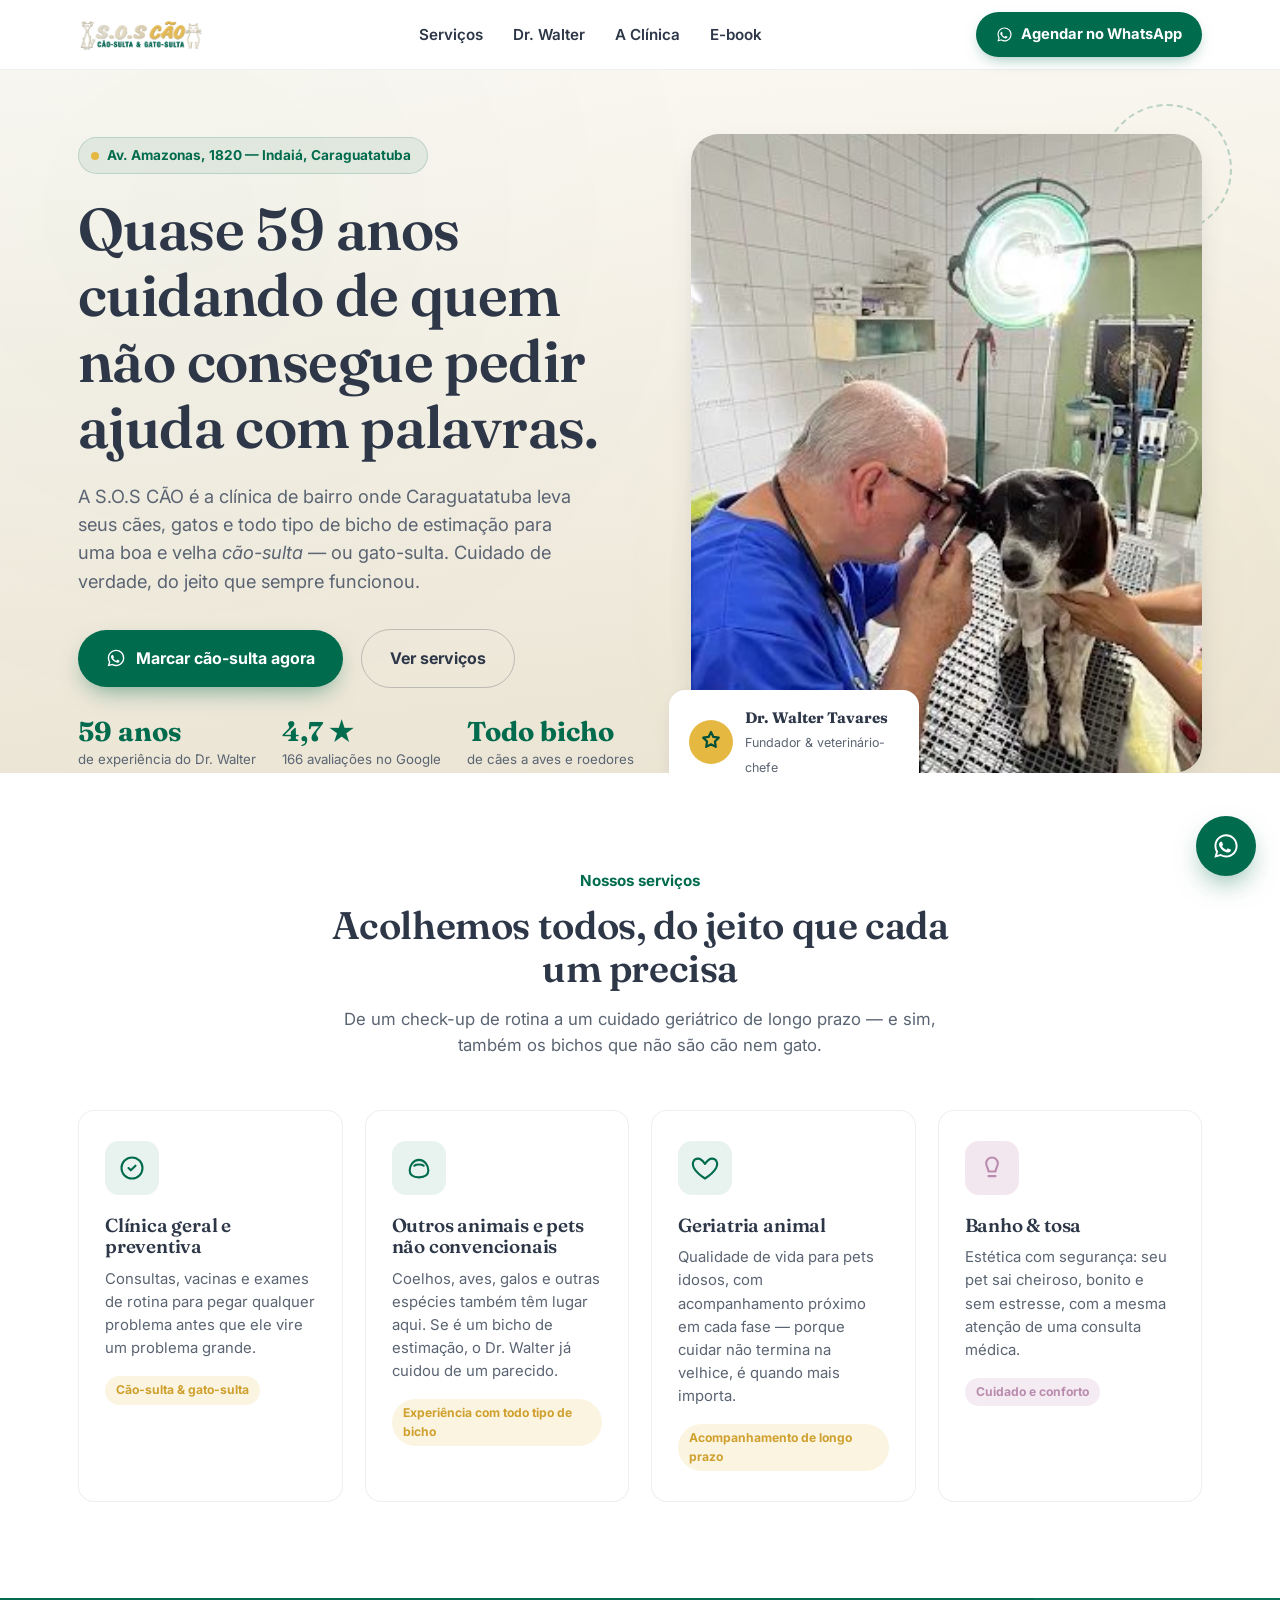
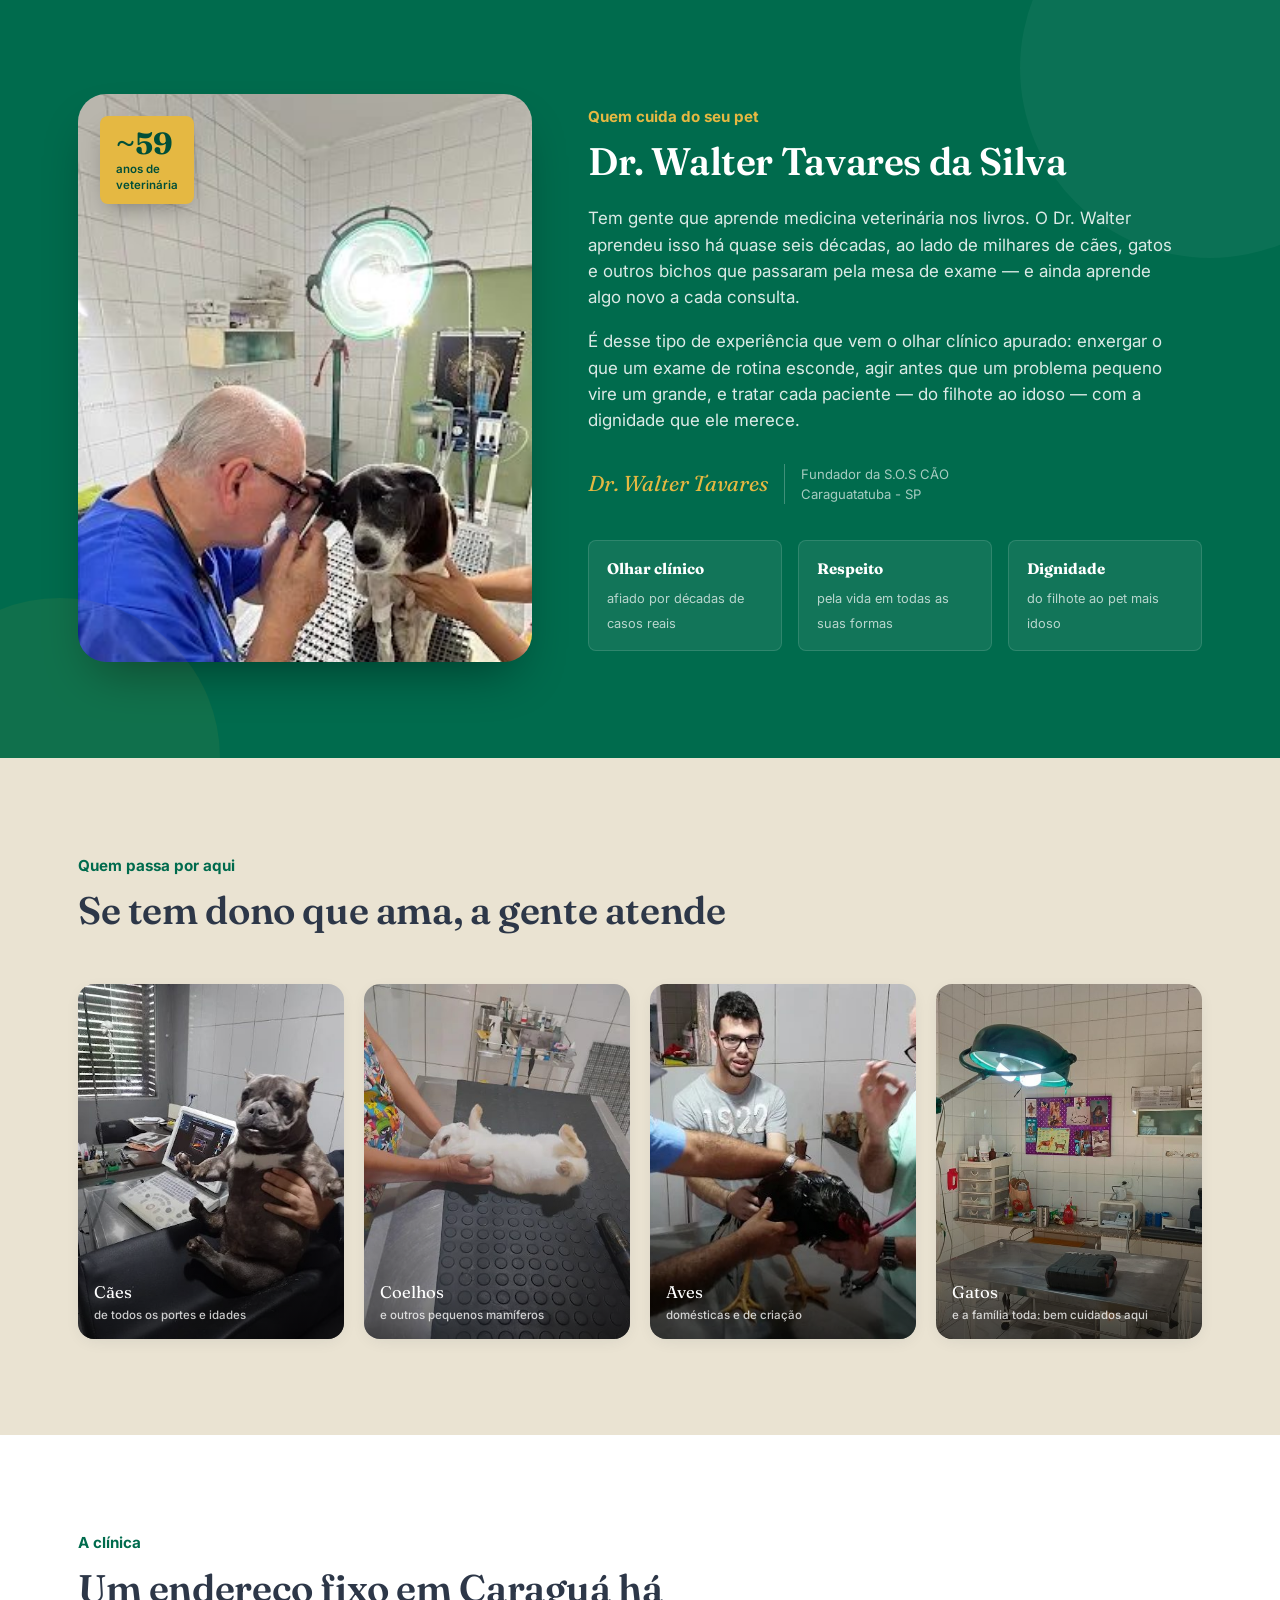
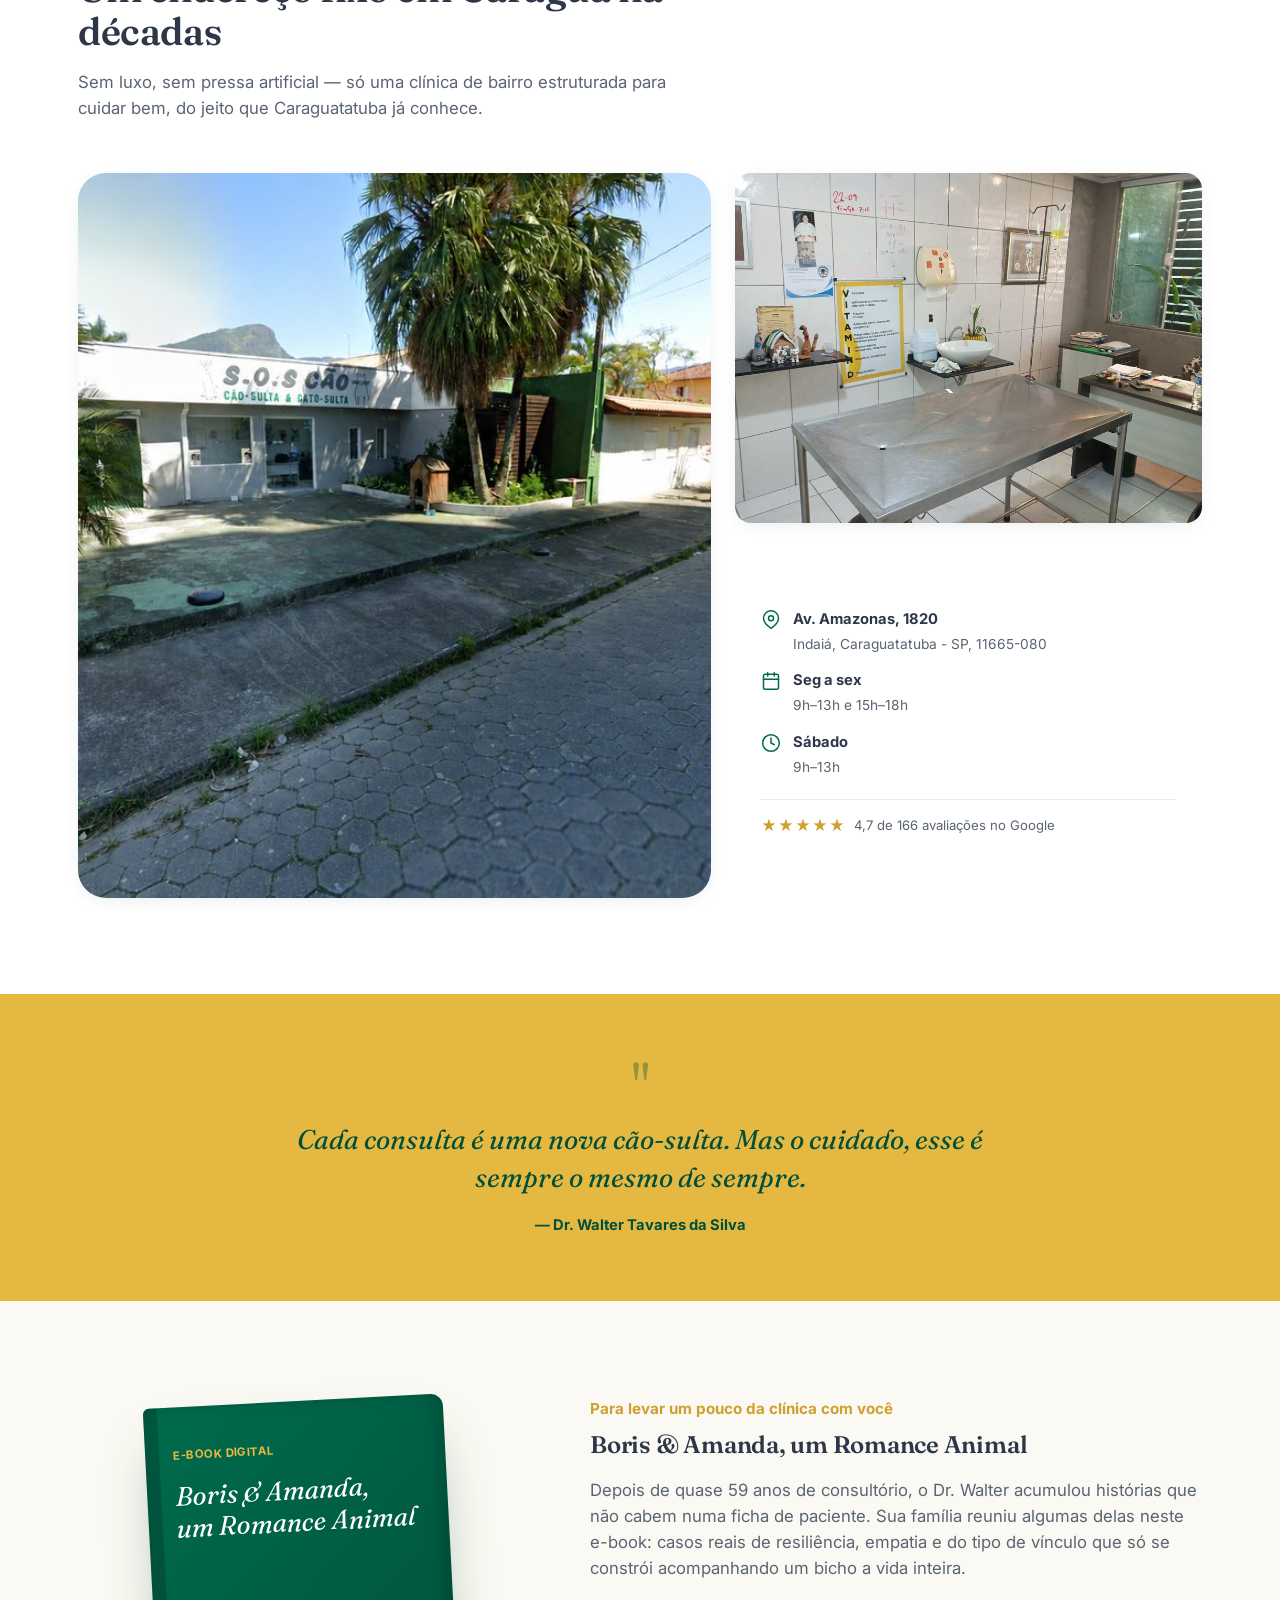
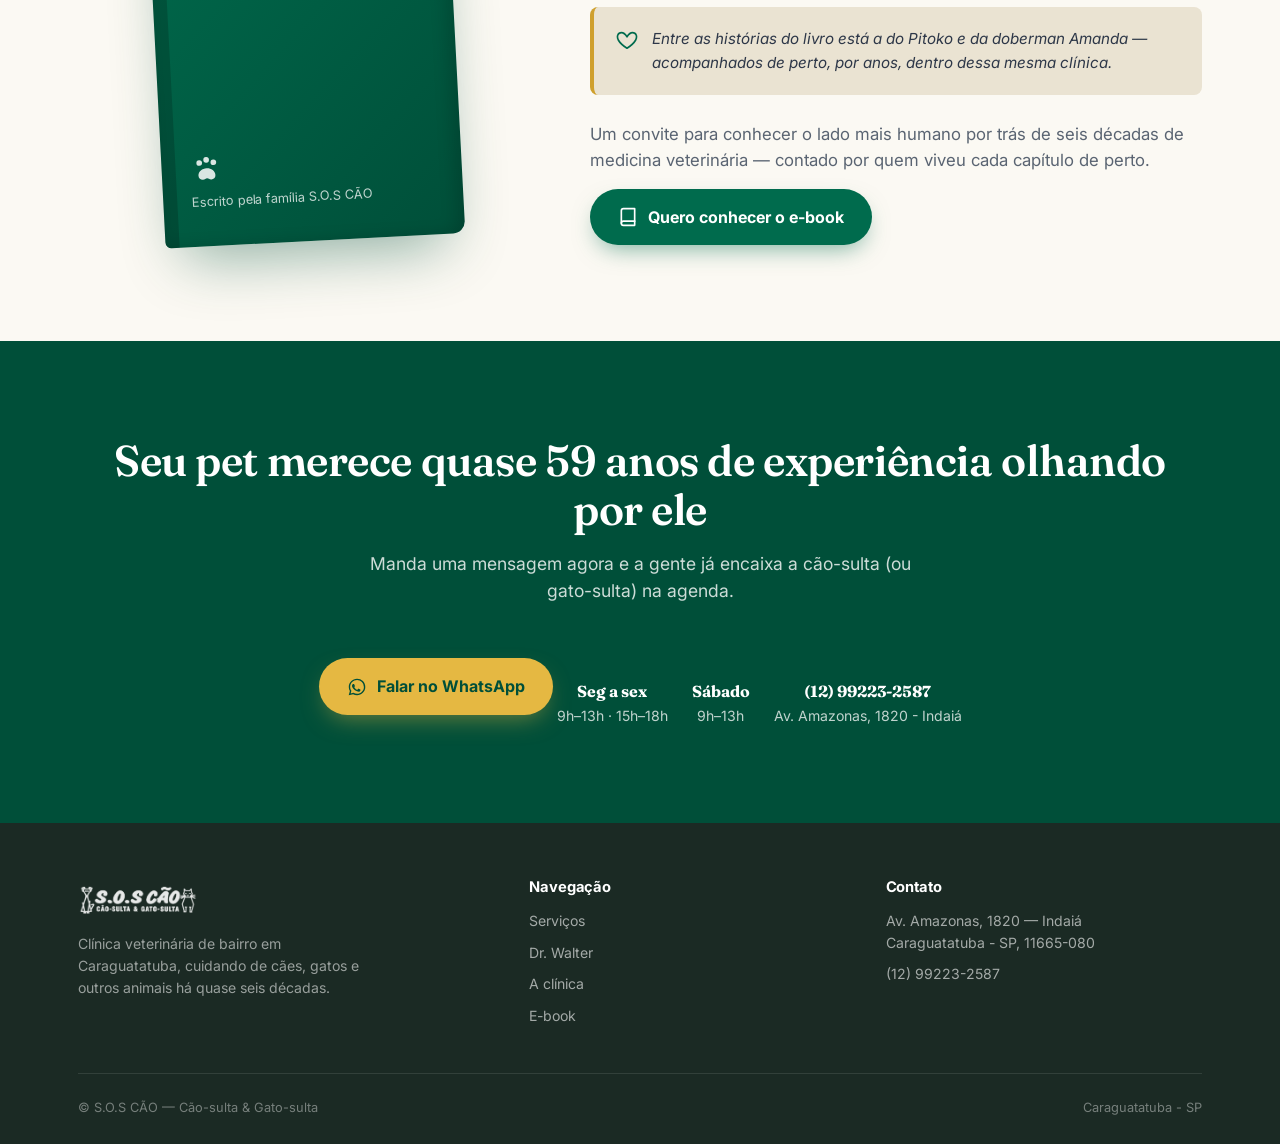
